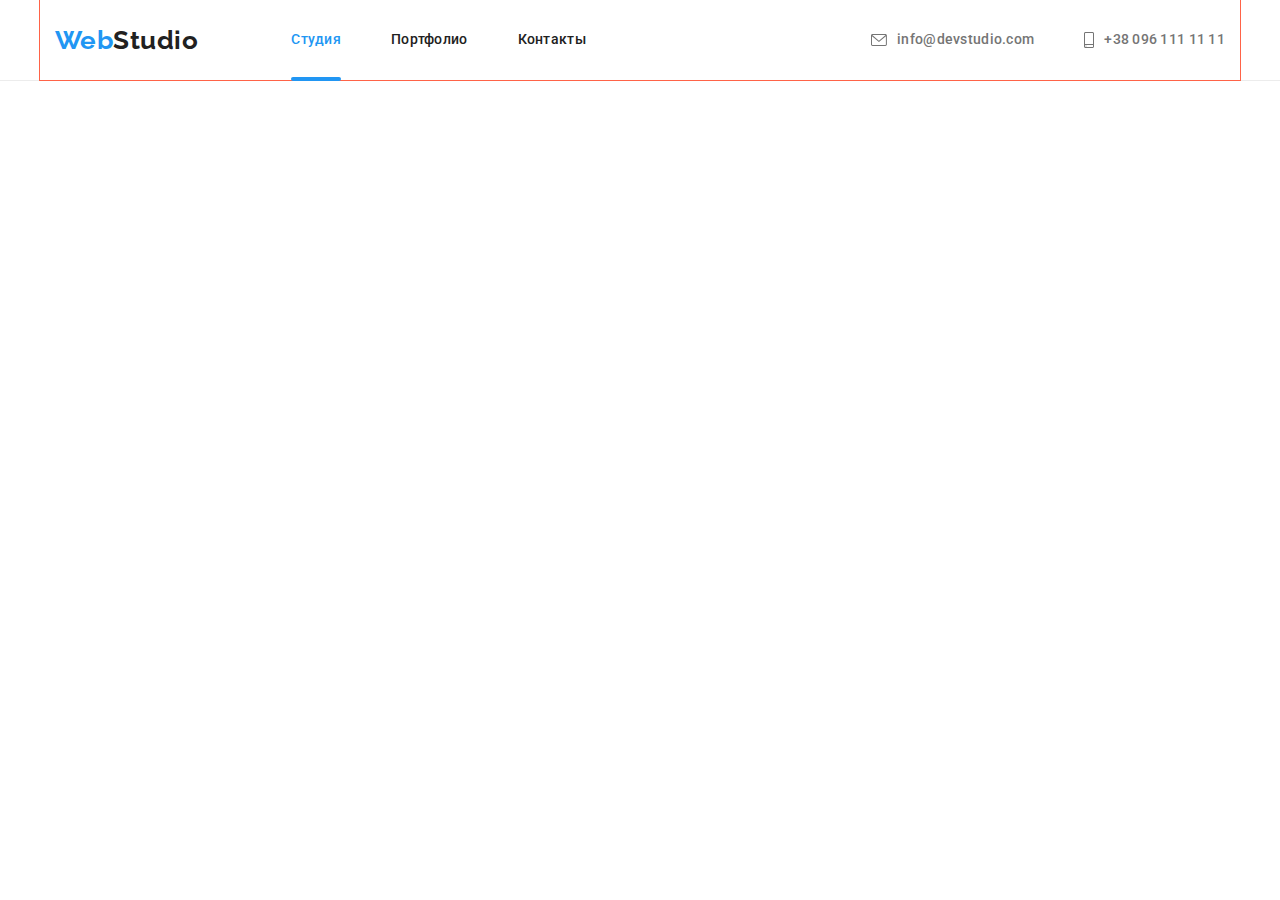
==== index.html @ eaffd9e6 "nachal 8 dz" ====
<!DOCTYPE html>
<html lang="ru">
<head>
    <meta charset="UTF-8">
    <meta http-equiv="X-UA-Compatible" content="IE=edge">
    <meta name="viewport" content="width=device-width, initial-scale=1.0">
    <link rel="preconnect" href="https://fonts.googleapis.com">
    <link rel="preconnect" href="https://fonts.gstatic.com" crossorigin>
    <title>WebStudio</title>
    <link href="https://fonts.googleapis.com/css2?family=Raleway:wght@700&family=Roboto:wght@400;500;700;900&display=swap" rel="stylesheet">
    <link rel="stylesheet" href="https://cdnjs.cloudflare.com/ajax/libs/modern-normalize/1.1.0/modern-normalize.min.css">
    <link rel="stylesheet" href="./css/main.min.css">
    
</head>
<body>

    <!-- Header section -->   
    <header class="header">
        <div class="container header__container">
            <nav class="site-nav">
                <a href="/" class="logo link">Web<span class="logo--black">Studio</span></a>

                <ul class="site-nav__list list">
                    <li class="site-nav__item"><a href="./index.html" class="site-nav__link link site-nav__link--current">Студия</a></li>
                    <li class="site-nav__item"><a href="./portfolio.html" class="site-nav__link link">Портфолио</a></li>
                    <li class="site-nav__item"><a href="" class="site-nav__link link">Контакты</a></li>
                </ul>
            </nav>
            <ul class="header-address__list list">
                <li class="header-address__item"><a class="header-address__link link" href="mailto:info@devstudio.com"><svg class="header-address__icon" width="16px" height="12px"><use href="images/icons.svg#icon-envelope"></use></svg>info@devstudio.com</a></li> 
                <li class="header-address__item"><a class="header-address__link link" href="tel:+380961111111"><svg class="header-address__icon" width="10px" height="16px"><use href="images/icons.svg#icon-smartphone"></use></svg>+38 096 111 11 11</a></li>
            </ul>
            <button class="menu-button" type="button">
                <svg class="menu-icon" width="40" height="40">
                    <use class="menu-icon-open" href="images/icons.svg#icon-menu"></use>
                    <use class="menu-icon-close" href="images/icons.svg#icon-close"></use>
                </svg>
            </button>    
            <div class="menu">
                <nav class="menu__nav">
                    <ul class="menu__nav-list list">
                        <li class="menu__nav-item"><a class="menu__nav-link link" href="./index.html">Студия</a></li>
                        <li class="menu__nav-item"><a class="menu__nav-link link" href="./portfolio.html">Портфолио</a></li>
                        <li class="menu__nav-item"><a class="menu__nav-link link" href="">Контакты</a></li>
                    </ul>
                </nav>
                <ul class="menu-address__list list">
                    <li class="menu-address__item"><a class="menu-address__link link" href="mailto:info@devstudio.com">info@devstudio.com</a></li>
                    <li class="menu-address__item"><a class="menu-address__link link" href="tel:+380961111111">+38 096 111 11 11</a></li>
                </ul>
                <ul class="menu-socials__list list">
                    <li class="menu-socials__item">Instagram</li>
                    <li class="menu-socials__item">Twitter</li>
                    <li class="menu-socials__item">Facebook</li>
                    <li class="menu-socials__item">LinkedIn</li>
                </ul>
            </div> 
        </div>   
        
    </header>

    <!-- <main> -->
        <!-- Hero section -->
        <!-- <section class="section hero">
            <div class="container">
                <h1 class="hero-title">Эффективные решения<br>для вашего бизнеса</h1>
                <button type="button" class="button primery" data-modal-open>Заказать услугу</button>
            </div> -->
              <!--Modal-form  -->
            <!-- <div class="backdrop" data-modal>
                <div class="modal-form">
                    <button class="modal-btn" data-modal-close>
                        <svg class="modal-btn-icon" width="18px" height="18px"><use href="./images/icons.svg#icon-close-black-18dp-2-1"></use></svg>
                    </button>
                   <form>
                    <p class="modal-text">Оставьте свои данные, мы вам перезвоним</p>
                    <label class="form-field">Имя
                        <input class="form-input" type="text" name="name"/>
                        <svg class="modal-form-icon" width="18px" height="18px">
                            <use href="./images/icons.svg#icon-person-black-18dp-1"></use>
                        </svg>
                    </label>
                            
                    <label class="form-field">Телефон
                        <input class="form-input" type="tel" name="tel"/>
                        <svg class="modal-form-icon" width="18px" height="18px">
                            <use href="./images/icons.svg#icon-phone-black-18dp-1"></use>
                        </svg>
                    </label>
                            
                    <label class="form-field">Почта
                        <input class="form-input" type="email" name="email"/>
                        <svg class="modal-form-icon" width="18px" height="18px">
                            <use href="./images/icons.svg#icon-email-black-18dp-1"></use>
                        </svg>
                    </label>
                            
                    <label class="form-field">Комментарий
                        <textarea class="form-textarea" name="comment" rows="8" placeholder="Введите текст"></textarea>
                    </label>
                           
                    <label class="form-mailing">
                        <input class="form-mailing-input visually-hidden" type="checkbox">
                        <span class="form-mailing-checkbox">
                            <svg class="form-mailing-icon" width="16px" height="15px">
                                <use href="./images/icons.svg#icon-icon-check-1"></use>
                            </svg>
                        </span>
                        <span class="form-mailing-text">Соглашаюсь с рассылкой и принимаю <a class="form-mailing-link" href="">Условия договора</a></span>
                    </label>
                        
                    <button class="button modal-button-send" type="submit">Отправить</button>
                   </form>
                </div>
            </div> -->
        <!-- </section> -->
          
        <!-- Feature section -->
        <!-- <section class="feature">
            <div class="container">
                <ul class="feature__list list">
                    <li class="feature__item">
                        <div class="feature__icon">
                            <svg width="70px" height="70px">
                                <use href="images/icons.svg#icon-antenna-1"></use>
                            </svg>
                        </div>
                        <h3 class="feature__title">Внимание к деталям</h3>
                        <p class="feature__text">Идейные соображения, а также начало повседневной работы по формированию позиции.</p>
                    </li>
                    <li class="feature__item">
                        <div class="feature__icon">
                            <svg width="70px" height="70px">
                                <use href="images/icons.svg#icon-clock-1"></use>
                            </svg>
                        </div>
                        <h3 class="feature__title">Пунктуальность</h3>
                        <p class="feature__text">Задача организации, в особенности же рамки и место обучения кадров влечет за собой.</p>
                    </li>
                    <li class="feature__item">
                        <div class="feature__icon">
                            <svg width="70px" height="70px">
                                <use href="images/icons.svg#icon-diagram-1"></use>
                            </svg>
                        </div>
                        <h3 class="feature__title">Планирование</h3>
                        <p class="feature__text">Равным образом консультация с широким активом в значительной степени обуславливает.</p>
                    </li>
                    <li class="feature__item">
                        <div class="feature__icon">
                            <svg width="70px" height="70px">
                                <use href="images/icons.svg#icon-astronaut-1"></use>
                            </svg>
                        </div>
                        <h3 class="feature__title">Современные технологии</h3>
                        <p class="feature__text">Значимость этих проблем настолько очевидна, что реализация плановых заданий.</p>
                    </li>
                </ul>
            </div>
        </section> -->
        <!-- Our work -->
        <!-- <section class="work">
            <div class="container">
                <h2 class="section__title">Чем мы занимаемся</h2>
                <ul class="work__list list">
                    <li class="work__item"><img src="./images/web-design_1.jpg" alt="пишем код" width="370">
                        <p class="work__text">Десктопные приложения</p>
                    </li>
                    <li class="work__item"><img src="./images/web-design_2.jpg" alt="мобильное приложение" width="370">
                        <p class="work__text">Мобильные приложения</p>
                    </li>
                    <li class="work__item"><img src="./images/web-design_3.jpg" alt="дизайн" width="370">
                        <p class="work__text">Дизайнерские решения</p>
                    </li>
                </ul>
            </div>
        </section> -->
        <!-- Team section -->
        <!-- <section class="team">
            <div class="container">
                <h2 class="section__title">Наша команда</h2>
                <ul class="team__list list">
                    <li class="team__item"><img src="./images/team_1.jpg" alt="Игорь" width="270">
                        <div class="team-content">
                            <h3 class="team-content__name">Игорь Демьяненко</h3>
                            <p class="team-content__profession">Product Designer</p>
                            <ul class="team-content__list list">
                                <li class="team-content__item">
                                    <a class="team-content__link link" href="" target="_blank" rel="noopener noreferrer">
                                        <svg class="team-content__icon" width="20px" height="20px">
                                            <use href="./images/icons.svg#icon-instagram-2"></use>
                                        </svg>    
                                    </a>    
                                </li>
                                <li class="team-content__item">
                                    <a class="team-content__link link" href="" target="_blank" rel="noopener noreferrer">
                                        <svg class="team-content__icon" width="20px" height="20px">
                                            <use href="./images/icons.svg#icon-twitter-1"></use>
                                        </svg>
                                    </a>
                                </li>
                                <li class="team-content__item">
                                    <a class="team-content__link link" href="" target="_blank" rel="noopener noreferrer">
                                        <svg class="team-content__icon" width="20px" height="20px">
                                            <use href="./images/icons.svg#icon-facebook-1"></use>
                                        </svg>
                                    </a>
                                </li>
                                <li class="team-content__item">
                                    <a class="team-content__link link" href="" target="_blank" rel="noopener noreferrer">
                                        <svg class="team-content__icon" width="20px" height="20px">
                                            <use href="./images/icons.svg#icon-linkedin-1"></use>
                                        </svg>
                                    </a>
                                </li>
                            </ul>
                        </div>
                    </li>
                    <li class="team__item"><img src="./images/team_2.jpg" alt="Ольга" width="270">
                        <div class="team-content">
                            <h3 class="team-content__name">Ольга Репина</h3>
                            <p class="team-content__profession">Frontend Developer</p>
                            <ul class="team-content__list list">
                                <li class="team-content__item">
                                    <a class="team-content__link link" href="" target="_blank" rel="noopener noreferrer">
                                        <svg class="team-content__icon" width="20px" height="20px">
                                            <use href="./images/icons.svg#icon-instagram-2"></use>
                                        </svg>    
                                    </a>    
                                </li>
                                <li class="team-content__item">
                                    <a class="team-content__link link" href="" target="_blank" rel="noopener noreferrer">
                                        <svg class="team-content__icon" width="20px" height="20px">
                                            <use href="./images/icons.svg#icon-twitter-1"></use>
                                        </svg>
                                    </a>
                                </li>
                                <li class="team-conten__item">
                                    <a class="team-content__link link" href="" target="_blank" rel="noopener noreferrer">
                                        <svg class="team-content__icon" width="20px" height="20px">
                                            <use href="./images/icons.svg#icon-facebook-1"></use>
                                        </svg>
                                    </a>
                                </li>
                                <li class="team-content__item">
                                    <a class="team-content__link link" href="" target="_blank" rel="noopener noreferrer">
                                        <svg class="team-content__icon" width="20px" height="20px">
                                            <use href="./images/icons.svg#icon-linkedin-1"></use>
                                        </svg>
                                    </a>
                                </li>
                            </ul>
                        </div>
                    </li>
                    <li class="team__item"><img src="./images/team_3.jpg" alt="Николай" width="270">
                        <div class="team-content">
                            <h3 class="team-content__name">Николай Тарасов</h3>
                            <p class="team-content__profession">Marketing</p>
                            <ul class="team-content__list list">
                                <li class="team-content__item">
                                    <a class="team-content__link link" href="" target="_blank" rel="noopener noreferrer">
                                        <svg class="team-content__icon" width="20px" height="20px">
                                            <use href="./images/icons.svg#icon-instagram-2"></use>
                                        </svg>    
                                    </a>    
                                </li>
                                <li class="team-content__item">
                                    <a class="team-content__link link" href="" target="_blank" rel="noopener noreferrer">
                                        <svg class="team-content__icon" width="20px" height="20px">
                                            <use href="./images/icons.svg#icon-twitter-1"></use>
                                        </svg>
                                    </a>
                                </li>
                                <li class="team-content__item">
                                    <a class="team-content__link link" href="" target="_blank" rel="noopener noreferrer">
                                        <svg class="team-content__icon" width="20px" height="20px">
                                            <use href="./images/icons.svg#icon-facebook-1"></use>
                                        </svg>
                                    </a>
                                </li>
                                <li class="team-content__item">
                                    <a class="team-content__link link" href="" target="_blank" rel="noopener noreferrer">
                                        <svg class="team-content__icon" width="20px" height="20px">
                                            <use href="./images/icons.svg#icon-linkedin-1"></use>
                                        </svg>
                                    </a>
                                </li>
                            </ul>
                        </div>
                    </li>
                    <li class="team__item"><img src="./images/team_4.jpg" alt="Михаил" width="270">
                        <div class="team-content">
                            <h3 class="team-content__name">Михаил Ермаков</h3>
                            <p class="team-content__profession">UI Designer</p>
                            <ul class="team-content__list list">
                                <li class="team-content__item">
                                    <a class="team-content__link link" href="" target="_blank" rel="noopener noreferrer">
                                        <svg class="team-content__icon" width="20px" height="20px">
                                            <use href="./images/icons.svg#icon-instagram-2"></use>
                                        </svg>    
                                    </a>    
                                </li>
                                <li class="team-content__item">
                                    <a class="team-content__link link" href="" target="_blank" rel="noopener noreferrer">
                                        <svg class="team-content__icon" width="20px" height="20px">
                                            <use href="./images/icons.svg#icon-twitter-1"></use>
                                        </svg>
                                    </a>
                                </li>
                                <li class="team-content__item">
                                    <a class="team-content__link link" href="" target="_blank" rel="noopener noreferrer">
                                        <svg class="team-content__icon" width="20px" height="20px">
                                            <use href="./images/icons.svg#icon-facebook-1"></use>
                                        </svg>
                                    </a>
                                </li>
                                <li class="team-content__item">
                                    <a class="team-content__link link" href="" target="_blank" rel="noopener noreferrer">
                                        <svg class="team-content__icon" width="20px" height="20px">
                                            <use href="./images/icons.svg#icon-linkedin-1"></use>
                                        </svg>
                                    </a>
                                </li>
                            </ul>
                        </div>
                    </li>
                </ul>
            </div>
        </section> -->

        <!-- Clients -->

        <!-- <section class="section-clients">
            <div class="container">
                <h2 class="section__title">Постоянные клиенты</h2>
                <ul class="list clients-list">
                    <li class="clients-item">
                        <a class="clients-link link" href="" target="_blank" rel="noopener noreferrer">
                            <svg class="clients-icon" width="106px" height="60px">
                                <use href="images/icons.svg#icon-Logo-1"></use>
                            </svg>
                        </a>
                    </li>
                    <li class="clients-item">
                        <a class="clients-link link" href="" target="_blank" rel="noopener noreferrer">
                            <svg class="clients-icon" width="106px" height="60px">
                                <use href="images/icons.svg#icon-Logo-2"></use>
                            </svg>
                        </a>
                    </li>
                    <li class="clients-item">
                        <a class="clients-link link" href="" target="_blank" rel="noopener noreferrer">
                            <svg class="clients-icon" width="106px" height="60px">
                                <use href="images/icons.svg#icon-Logo-3"></use>
                            </svg>
                        </a>
                    </li>
                    <li class="clients-item">
                        <a class="clients-link link" href="" target="_blank" rel="noopener noreferrer">
                            <svg class="clients-icon" width="106px" height="60px">
                                <use href="images/icons.svg#icon-Logo-4"></use>
                            </svg>
                        </a>
                    </li>
                    <li class="clients-item">
                        <a class="clients-link link" href="" target="_blank" rel="noopener noreferrer">
                            <svg class="clients-icon" width="106px" height="60px">
                                <use href="images/icons.svg#icon-Logo-5"></use>
                            </svg>
                        </a>
                    </li>
                    <li class="clients-item">
                        <a class="clients-link link" href="" target="_blank" rel="noopener noreferrer">
                            <svg class="clients-icon" width="106px" height="60px">
                                <use href="images/icons.svg#icon-Logo"></use>
                            </svg>
                        </a>
                    </li>
                </ul>
            </div>
        </section> -->

    <!-- </main> -->
    <!-- Footer section -->
    <!-- <footer class="footer">
        <div class="container footer-container">
            <div class="footer-container-addres">
                    <a href="/" class="footer__logo logo link">Web<span class="logo--white">Studio</span></a>
                <address class="footer-address">
                    <p class="footer-text">г. Киев, пр-т Леси Украинки, 26</p>
                    <ul class="list">
                        <li class="footer-item-email"><a class="link footer-email" href="mailto:info@devstudio.com">info@devstudio.com</a></li> 
                        <li><a class="link footer-tel" href="tel:+380961111111">+38 096 111 11 11</a></li>
                    </ul>
                </address>
            </div>
            <div class="social-container">
                <p class="social-text">присоединяйтесь</p>
                <ul class="social-list list">
                    <li class="social-item">
                        <a class="footer-social-link link" href="" target="_blank" rel="noopener noreferrer">
                            <svg width="20px" height="20px">
                                <use href="images/icons.svg#icon-instagram-2"></use>
                            </svg>
                        </a>
                    </li>
                    <li class="social-item">
                        <a class="footer-social-link link" href="" target="_blank" rel="noopener noreferrer">
                            <svg width="20px" height="20px">
                                <use href="images/icons.svg#icon-twitter-1"></use>
                            </svg>
                        </a>
                    </li>
                    <li class="social-item">
                        <a class="footer-social-link link" href="" target="_blank" rel="noopener noreferrer">
                            <svg width="20px" height="20px">
                                <use href="images/icons.svg#icon-facebook-1"></use>
                            </svg>
                        </a>
                    </li>
                    <li class="social-item">
                        <a class="footer-social-link link" href="" target="_blank" rel="noopener noreferrer">
                            <svg width="20px" height="20px">
                                <use href="images/icons.svg#icon-linkedin-1"></use>
                            </svg>
                        </a>
                    </li>
                </ul>
            </div>
            <form class="footer-form">
                <p class="social-text">Подпишитесь на рассылку</p>
                <div class="send-container">
                    <input type="text" placeholder="E-mail">
                    <button type="submit" class="button button-send">Подписаться
                        <svg class="icon-send" width="24px" height="24px">
                            <use href="./images/icons.svg#icon-icon-send"></use>
                        </svg>
                    </button>
                </div>
            </form>
        </div>
    </footer> -->

    <!-- <script src="./js/modal.js"></script> -->
</body>
</html>
---- css/main.min.css ----
:root{--primary-text-color: #212121;--footer-bg-color: #2F303A;--title-text-color: #757575;--accent-text-color: #2196F3;--primary-bg-color: #FFFFFF;--secondary-bg-color: #F5F4FA;--item-br-color: #EEEEEE;--btn-hover-color: #188CE8;--icon-bg-features-color: #F5F4FA;--icon-fill: #AFB1B8;--icon-hover: #FFFFFF;--overlay-color: rgba(0, 0, 0, 0.2);--font-body: "Roboto", "sans-serif"}.visually-hidden{position:absolute;width:1px;height:1px;margin:-1px;border:0;padding:0;white-space:nowrap;clip-path:inset(100%);clip:rect(0 0 0 0);overflow:hidden}body{background-color:var(--primary-bg-color);color:var(--primary-text-color);font-family:var(--font-body);letter-spacing:.03em}h1,h2,h3,h4,p{margin:0;padding:0}img{display:block;max-width:100%;height:auto}.list{padding:0;margin:0;list-style:none}.link{text-decoration:none}.section__title{margin-top:0;margin-bottom:50px;font-weight:700;font-size:36px;line-height:1.17;text-align:center}.container{outline:1px solid tomato;width:100%;margin-left:auto;margin-right:auto;padding-right:15px;padding-left:15px}@media screen and (min-width: 480px){.container{width:480px}}@media screen and (min-width: 768px){.container{width:768px}}@media screen and (min-width: 1200px){.container{width:1200px}}.button{border-radius:4px;padding:10px 32px;display:inline-block;border:1px solid rgba(0,0,0,0);color:var(--primary-text-color);background-color:var(--primary-bg-color);font-weight:700;font-size:16px;line-height:1.88;text-align:center;cursor:pointer}.button.primery{padding-left:22px;padding-right:22px;background-color:var(--accent-text-color);color:var(--primary-bg-color);transition:background-color 250ms cubic-bezier(0.4, 0, 0.2, 1)}.button.primery:hover,.button.primery:focus{background-color:var(--btn-hover-color)}.button-list{display:flex;justify-content:center;padding-bottom:16px;margin-bottom:34px}.button-item:nth-child(n+2){margin-left:8px}.button.secondary{padding:6px 22px;background-color:var(--secondary-bg-color);transition:background-color 250ms cubic-bezier(0.4, 0, 0.2, 1),color 250ms cubic-bezier(0.4, 0, 0.2, 1),box-shadow 250ms cubic-bezier(0.4, 0, 0.2, 1)}.button.secondary:hover,.button.secondary:focus{background-color:var(--accent-text-color);color:var(--primary-bg-color);box-shadow:0px 3px 1px rgba(0,0,0,.1),0px 1px 2px rgba(0,0,0,.08),0px 2px 2px rgba(0,0,0,.12)}.button-send{display:flex;align-items:center;padding:10px 28px;background-color:var(--accent-text-color);color:var(--primary-bg-color)}.menu-button{width:40px;height:40px;padding:0;margin-left:auto;display:flex;align-items:center;justify-content:center;border:none;background-color:rgba(0,0,0,0);cursor:pointer}@media screen and (min-width: 768px){.menu-button{display:none}}.menu-icon-close{opacity:0}.menu{position:fixed;top:0;left:0;width:100vw;height:100vh;padding:48px 40px;background-color:var(--primary-bg-color)}@media screen and (min-width: 768px){.menu{display:none}}.menu__nav-item{margin-bottom:32px}.menu__nav-item:last-child{margin-bottom:0}.menu__nav-link{font-weight:500;font-size:40px;line-height:1.17;letter-spacing:.02em;color:var(--primary-text-color)}.menu__nav-link:hover,.menu__nav-link:focus{color:var(--accent-text-color)}.menu-address__list{margin-top:auto}.menu-address__item{margin-bottom:32px}.menu-address__item:last-child{margin-bottom:0}.menu-address__link{font-weight:500;font-size:24px;line-height:1.16;letter-spacing:.02em;color:var(--title-text-color)}.menu-address__link:hover,.menu-address__link:focus{font-size:24px;line-height:1.16;color:var(--accent-text-color)}.menu-socials__list{display:flex;align-items:center;margin-top:auto}.menu-socials__item{font-weight:500;font-size:18px;line-height:1.22;letter-spacing:.02em;color:var(--accent-text-color)}.header{border-bottom:1px solid #ececec}.header__container{position:relative;display:flex;align-items:center;padding-top:16px;padding-bottom:16px}@media screen and (min-width: 768px){.header__container{padding-top:26px;padding-bottom:26px}}@media screen and (min-width: 1200px){.header__container{padding-top:0;padding-bottom:0}}.site-nav{display:flex;align-items:center}.logo{color:var(--accent-text-color);font-family:"Raleway","sans-serif";font-weight:700;font-size:26px;line-height:1.19}.logo--black{color:var(--primary-text-color)}.site-nav__list{display:flex;align-items:center;margin-left:93px}@media screen and (max-width: 767px){.site-nav__list{display:none}}.site-nav__item{margin-left:50px}.site-nav__item:first-child{margin-left:0}.site-nav__link{display:block;padding:32px 0;color:var(--primary-text-color);font-weight:500;font-size:14px;line-height:1.14;letter-spacing:.02em;transition:color 250ms cubic-bezier(0.4, 0, 0.2, 1)}.site-nav__link:hover,.site-nav__link:focus{color:var(--accent-text-color)}.site-nav__link--current{position:relative;color:var(--accent-text-color)}.site-nav__link--current::after{content:"";position:absolute;bottom:-1px;left:0;width:100%;height:4px;border-radius:2px;background-color:var(--accent-text-color)}.header-address__list{display:flex;align-items:center;margin-left:auto;font-weight:500;font-size:14px;line-height:1.14;letter-spacing:.02em}@media screen and (max-width: 767px){.header-address__list{display:none}}.header-address__item{margin-left:50px}.header-address__item:first-child{margin-left:0}.header-address__link{display:flex;align-items:center;color:var(--title-text-color);transition:color 250ms cubic-bezier(0.4, 0, 0.2, 1)}.header-address__link:hover,.header-address__link:focus{color:var(--accent-text-color)}.header-address__icon{margin-right:10px;fill:var(--title-text-color);transition:fill 250ms cubic-bezier(0.4, 0, 0.2, 1)}.header-address__link:hover .header-address__icon,.header-address__link:focus .header-address__icon{fill:var(--accent-text-color)}.footer{padding-top:60px;padding-bottom:60px;background-color:var(--footer-bg-color)}.footer-container{display:flex;align-items:baseline}.footer__logo{margin-bottom:20px;display:inline-block}.logo--white{color:var(--primary-bg-color)}.footer-text{margin-top:0;margin-bottom:9px;color:var(--primary-bg-color);font-weight:400;font-size:14px;line-height:1.71;font-style:normal}.footer-item-email{margin-bottom:9px}.footer-email,.footer-tel{color:rgba(255,255,255,.6);font-weight:400;font-size:14px;line-height:1.71;font-style:normal}.footer-email{display:inline-block}.social-container{margin-left:72px}.social-text{margin-bottom:20px;font-weight:700;font-size:14px;line-height:1.14;letter-spacing:.03em;color:var(--primary-bg-color);text-transform:uppercase}.social-list{display:flex;align-items:center}.social-item{margin-right:10px}.social-item:nth-child(4){margin-right:0}.footer-social-link{display:flex;align-items:center;justify-content:center;width:44px;height:44px;border-radius:50%;background:rgba(255,255,255,.1);filter:drop-shadow(0px 4px 4px rgba(0, 0, 0, 0.25));fill:var(--primary-bg-color);transition:background-color 250ms cubic-bezier(0.4, 0, 0.2, 1)}.footer-social-link:hover,.footer-social-link:focus{background-color:var(--btn-hover-color)}.footer-form{margin-left:auto}.send-container{display:flex;align-items:center}.send-container input{width:358px;margin-right:12px;padding:15px;border:1px solid rgba(255,255,255,.3);filter:drop-shadow(0px 4px 4px rgba(0, 0, 0, 0.15));border-radius:4px;background-color:var(--footer-bg-color);color:rgba(255,255,255,.6);font-weight:400;font-size:16px;line-height:1.25;letter-spacing:.03em}.icon-send{fill:var(--icon-hover);margin-left:10px}.hero{background-image:linear-gradient(rgba(47, 48, 58, 0.4), rgba(47, 48, 58, 0.4)),url(../images/Hero/hero.jpg);background-repeat:no-repeat;background-position:center;max-width:1600px;height:600px;margin-left:auto;margin-right:auto;padding-top:200px;padding-bottom:200px;background-color:#2f303a;text-align:center}.hero-title{margin-top:0;margin-bottom:30px;color:var(--primary-bg-color);font-weight:900;font-size:44px;line-height:1.36;letter-spacing:.06em;text-transform:uppercase}.is-hidden.backdrop{opacity:1;visibility:visible;pointer-events:initial}.backdrop{position:fixed;top:0;left:0;width:100vw;height:100vh;background-color:var(--overlay-color);opacity:0;visibility:hidden;pointer-events:none;z-index:100;transition:opacity 250ms cubic-bezier(0.4, 0, 0.2, 1),visibility 250ms cubic-bezier(0.4, 0, 0.2, 1)}.modal-form-container{position:absolute;width:528px;height:581px;border-radius:4px;top:50%;left:50%;transform:translate(-50%, -50%);padding:40px}.modal-form{position:absolute;width:528px;height:581px;border-radius:4px;top:50%;left:50%;transform:translate(-50%, -50%);padding:40px;font-weight:400;font-size:12px;line-height:1.16;letter-spacing:.01em;text-align:center;color:var(--title-text-color);background-color:var(--primary-bg-color);box-shadow:0px 1px 3px rgba(0,0,0,.12),0px 1px 1px rgba(0,0,0,.14),0px 2px 1px rgba(0,0,0,.2)}.modal-btn{display:flex;align-items:center;justify-content:center;position:absolute;top:8px;right:8px;width:30px;height:30px;outline:rgba(0,0,0,0);border-radius:50%;cursor:pointer;border:1px solid rgba(0,0,0,.1);background-color:var(--primary-bg-color);transition:fill 250ms cubic-bezier(0.4, 0, 0.2, 1)}.modal-btn:focus,.modal-btn:hover{fill:var(--accent-text-color)}.form-field{position:relative;display:flex;flex-direction:column;margin-bottom:10px;text-align:left}.form-field:nth-child(6){margin-bottom:20px}.form-input{margin-top:4px;padding:11px 42px;outline:rgba(0,0,0,0);border:1px solid rgba(33,33,33,.2);border-radius:4px;transition:border-color 250ms cubic-bezier(0.4, 0, 0.2, 1)}.form-input:focus{border-color:var(--accent-text-color)}.modal-form-icon{position:absolute;top:26px;left:12px;transition:fill 250ms cubic-bezier(0.4, 0, 0.2, 1)}.form-input:focus+.modal-form-icon{fill:var(--accent-text-color)}.modal-text{margin-bottom:12px;font-weight:700;font-size:20px;line-height:1.15;letter-spacing:.03em;color:var(--primary-text-color)}.form-textarea{resize:none;margin-top:4px;padding:12px 16px;outline:rgba(0,0,0,0);border:1px solid rgba(33,33,33,.2);border-radius:4px}.form-textarea:focus{outline:rgba(0,0,0,0);border-color:var(--accent-text-color)}.form-textarea::placeholder{color:rgba(117,117,117,.5);font-weight:400;font-size:12px;line-height:1.16;letter-spacing:.01em}.form-mailing{display:flex;align-items:center;justify-content:center;position:relative;margin-bottom:30px;margin-left:auto;margin-right:auto}.form-mailing-checkbox{display:flex;align-items:center;justify-content:center;margin-right:10px;width:16px;height:16px;border:2px solid #212121;border-radius:2px;transition:background-color 250ms cubic-bezier(0.4, 0, 0.2, 1)}.form-mailing-input:checked+.form-mailing-checkbox{background-color:var(--accent-text-color);border-color:rgba(0,0,0,0)}.form-mailing-text{margin-bottom:0;font-size:14px;line-height:1.71;letter-spacing:.03em}.form-mailing-link{color:var(--accent-text-color)}.button.modal-button-send{width:200px;border-radius:4px;padding:10px 55px;display:inline-block;border:rgba(0,0,0,0);color:var(--primary-bg-color);background-color:var(--accent-text-color);font-weight:700;font-size:16px;line-height:1.88;outline:rgba(0,0,0,0);cursor:pointer;transition:background-color 250ms cubic-bezier(0.4, 0, 0.2, 1)}.button.modal-button-send:hover,.button.modal-button-send:focus{background-color:var(--btn-hover-color)}.feature{padding-top:94px;padding-bottom:94px}.feature__list{display:flex}.feature__item{width:270px}.feature__item:nth-child(n+2){margin-left:30px}.feature__icon{display:flex;align-items:center;justify-content:center;width:270px;height:120px;border-radius:4px;margin-bottom:30px;background-color:var(--secondary-bg-color)}.feature__title{margin-top:0;margin-bottom:10px;font-weight:700;font-size:14px;line-height:1.14;text-transform:uppercase}.feature__text{margin-top:0;margin-bottom:0;font-weight:400;font-size:14px;line-height:1.71;color:var(--title-text-color)}.work{padding-bottom:94px}.work__list{display:flex}.work__item{position:relative}.work__item:nth-child(n+2){margin-left:30px}.work__text{position:absolute;bottom:0;left:0;width:100%;padding:27px;font-weight:700;font-size:14px;line-height:1.14;text-align:center;text-transform:uppercase;color:var(--primary-bg-color);background-color:rgba(47,48,58,.8)}.team{padding-top:94px;padding-bottom:94px;background-color:var(--secondary-bg-color)}.team__list{display:flex;text-align:center}.team__item{border:0 solid rgba(0,0,0,0);border-radius:0px 0px 4px 4px;background-color:var(--primary-bg-color)}.team__item:nth-child(n+2){margin-left:30px}.team-content{padding:30px;box-shadow:0px 1px 3px rgba(0,0,0,.12),0px 1px 1px rgba(0,0,0,.14),0px 2px 1px rgba(0,0,0,.2)}.team-content__name{margin-top:0;margin-bottom:10px;font-weight:500;font-size:16px;line-height:1.19}.team-content__profession{color:var(--title-text-color);margin-top:0;margin-bottom:16px;font-weight:400;font-size:16px;line-height:1.18}.team-content__list{display:flex;align-items:center}.team-content__item{margin-right:10px}.team-content__item:nth-child(4){margin-right:0}.team-content__link{display:flex;align-items:center;justify-content:center;width:44px;height:44px;border-radius:50%;fill:var(--icon-fill);transition:background-color 250ms cubic-bezier(0.4, 0, 0.2, 1)}.team-content__link:hover,.team-content__link:focus{background-color:var(--accent-text-color)}.team-content__icon{transition:fill 250ms cubic-bezier(0.4, 0, 0.2, 1)}.team-content__link:hover .team-content__icon,.team-content__link:focus .team-content__icon{fill:var(--icon-hover)}.section-clients{padding-top:94px;padding-bottom:94px}.clients-list{display:flex;align-items:center}.clients-item{margin-right:30px}.clients-item:nth-child(6){margin-right:0}.clients-link{display:flex;align-items:center;justify-content:center;width:170px;height:92px;border:1px solid #afb1b8;border-radius:4px;fill:var(--icon-fill);transition:border-color 250ms cubic-bezier(0.4, 0, 0.2, 1)}.clients-link:hover,.clients-link:focus{border-color:var(--accent-text-color)}.clients-icon{transition:fill 250ms cubic-bezier(0.4, 0, 0.2, 1)}.clients-link:hover .clients-icon,.clients-link:focus .clients-icon{fill:var(--accent-text-color);border-color:var(--accent-text-color)}.section-button{padding:94px 0}.specialization-list{display:flex;flex-wrap:wrap;margin-left:-30px;margin-bottom:-30px}.portfolio-item{margin-left:30px;margin-bottom:30px}.portfolio-item:nth-last-child(-n+3){margin-bottom:0}.portfolio-link{display:block;width:370px;transition:box-shadow 250ms cubic-bezier(0.4, 0, 0.2, 1)}.portfolio-link:hover{box-shadow:0px 1px 1px rgba(0,0,0,.12),0px 4px 4px rgba(0,0,0,.06),1px 4px 6px rgba(0,0,0,.16)}.img-wrapper{position:relative;overflow:hidden}.product-descr{position:absolute;top:0;left:0;transform:translateY(100%);transition:transform 250ms cubic-bezier(0.4, 0, 0.2, 1);padding:63px 24px;font-weight:400;font-size:18px;line-height:1.56;letter-spacing:.03em;color:var(--primary-bg-color);background-color:rgba(33,150,243,.9)}.portfolio-link:hover .product-descr{transform:translateY(0)}.spezialization-content{border:1px solid var(--item-br-color);border-top:0;padding:20px 24px}.specialization-title{margin-bottom:4px;color:var(--primary-text-color);font-weight:700;font-size:18px;line-height:2;letter-spacing:.06em}.specialization-text{color:var(--title-text-color);font-weight:400;font-size:16px;line-height:1.88}/*# sourceMappingURL=main.min.css.map */
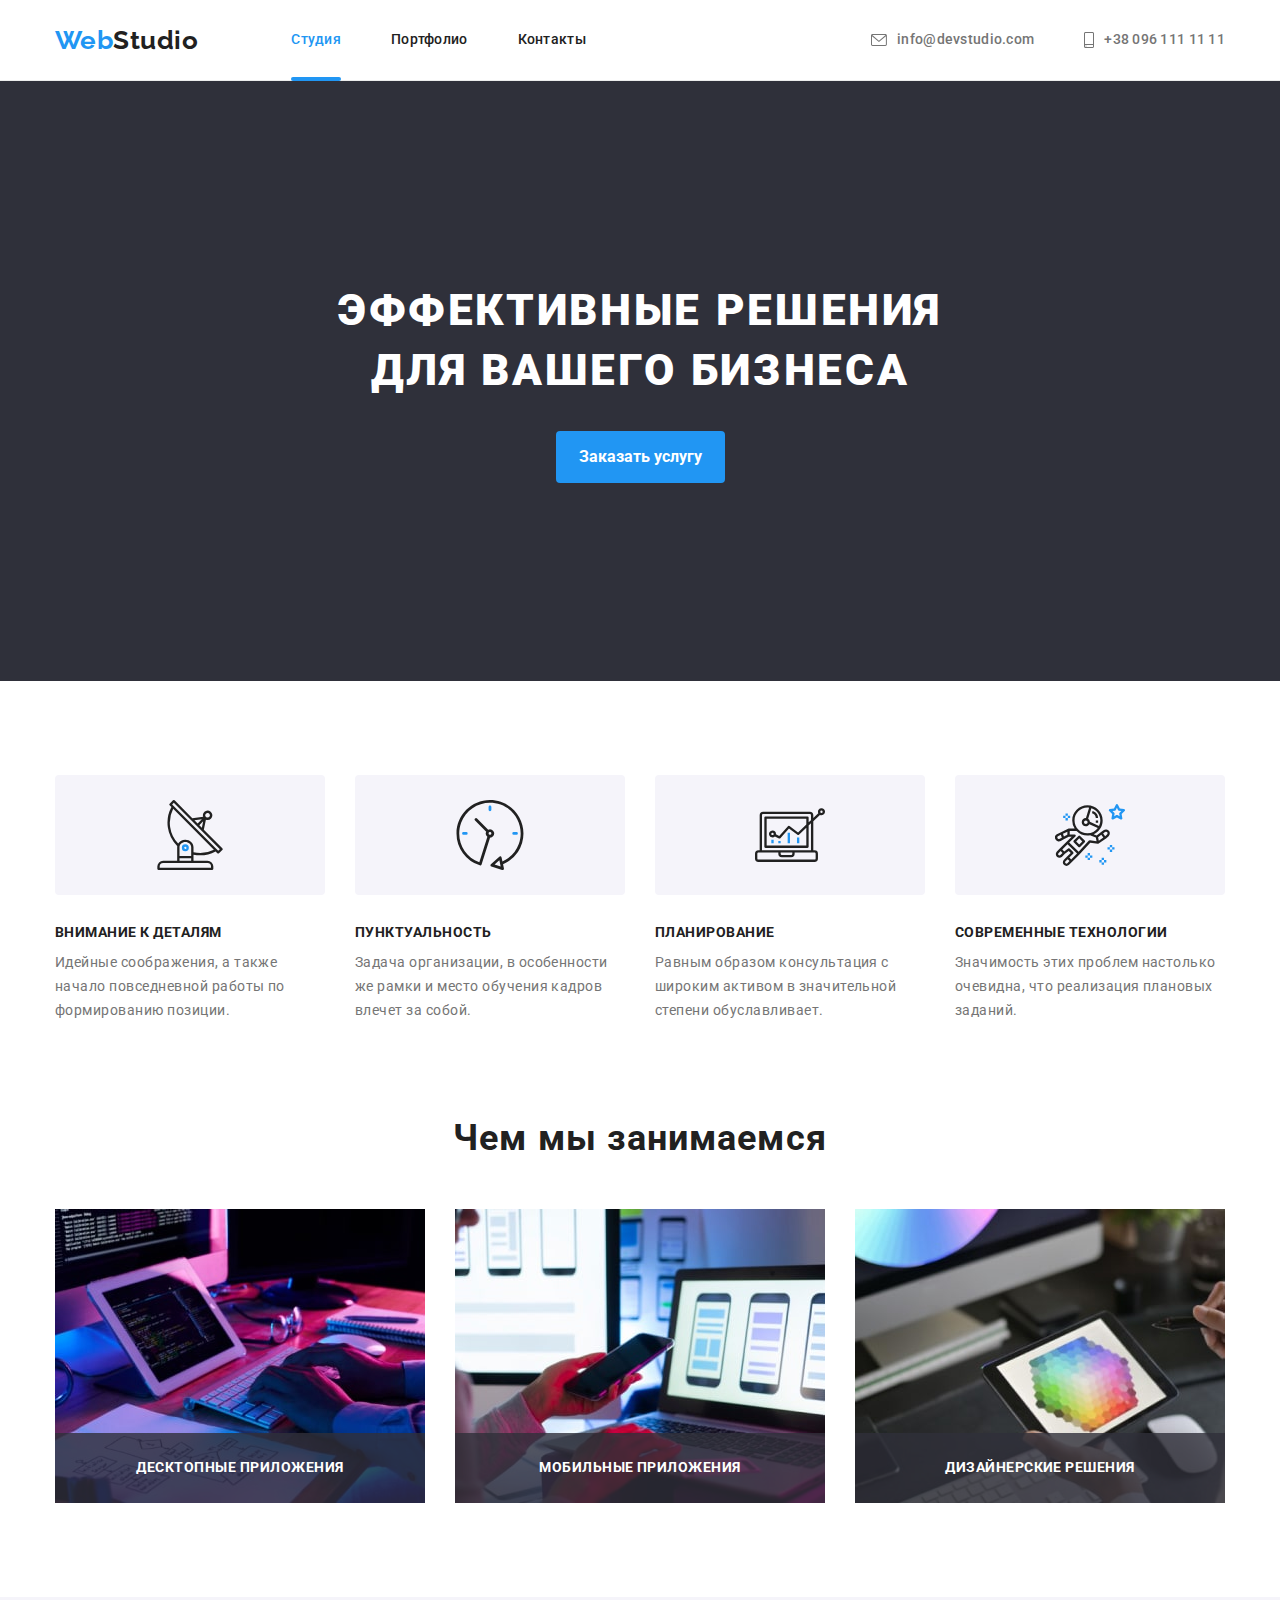
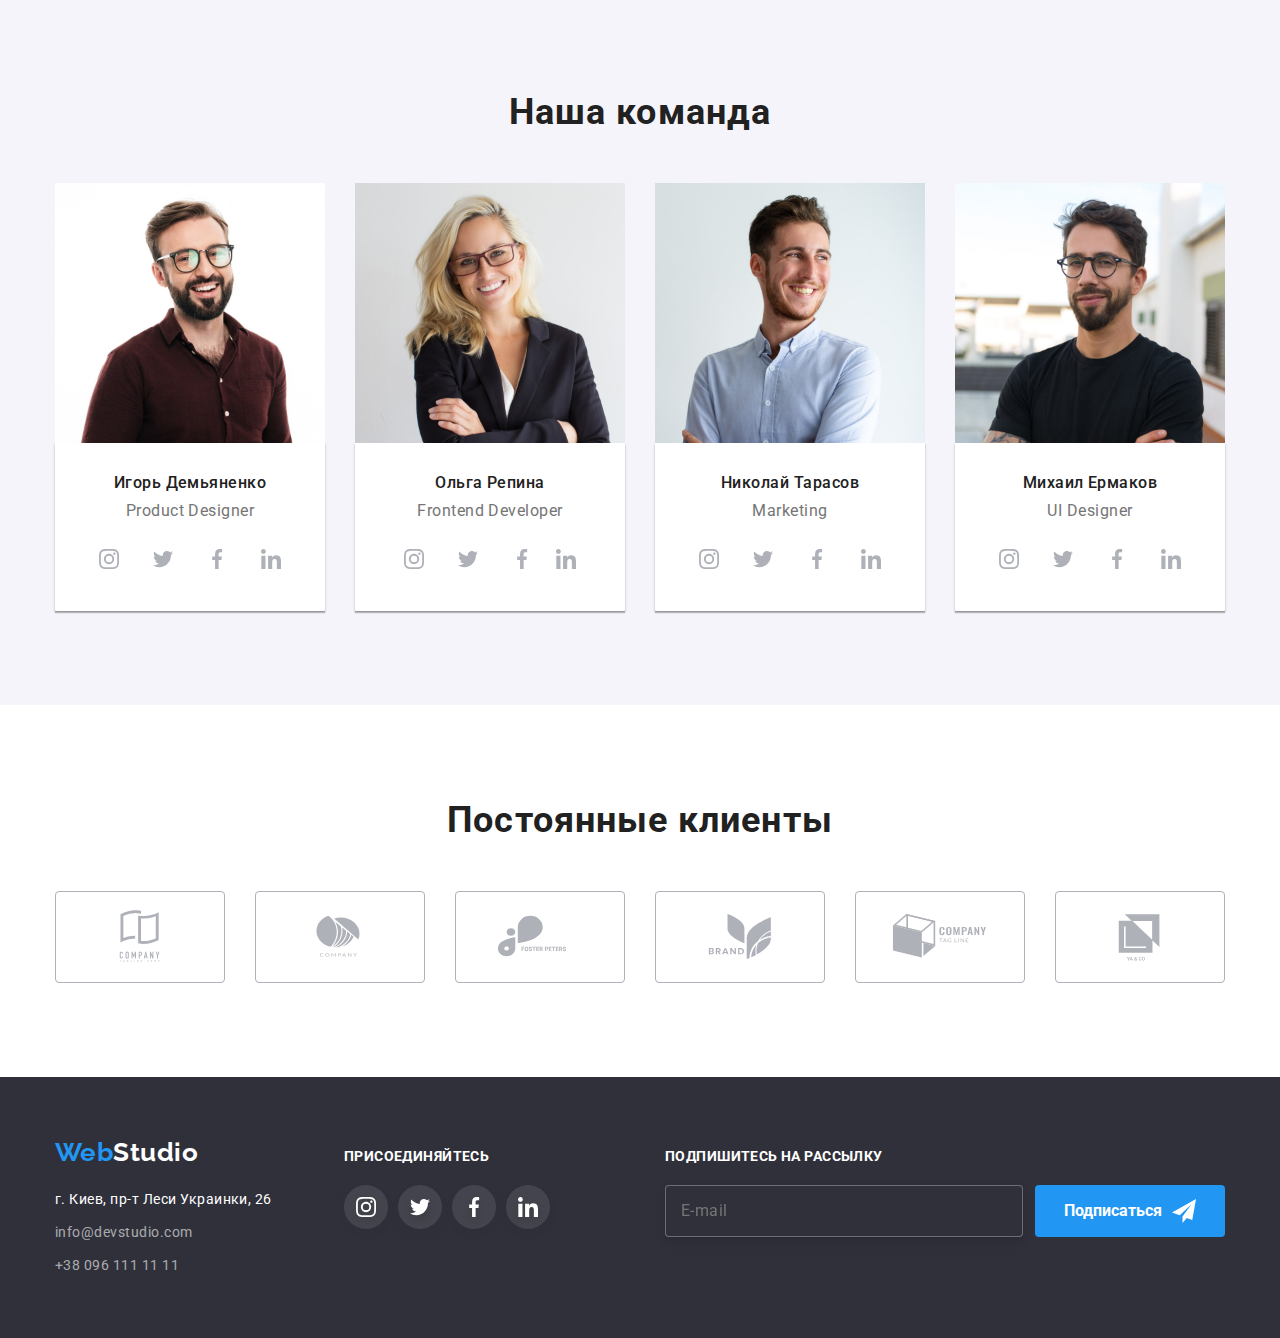
==== commit 22de65ab: "eche fon" ====
--- a/index.html
+++ b/index.html
@@ -30,44 +30,43 @@
                 <li class="header-address__item"><a class="header-address__link link" href="mailto:info@devstudio.com"><svg class="header-address__icon" width="16px" height="12px"><use href="images/icons.svg#icon-envelope"></use></svg>info@devstudio.com</a></li> 
                 <li class="header-address__item"><a class="header-address__link link" href="tel:+380961111111"><svg class="header-address__icon" width="10px" height="16px"><use href="images/icons.svg#icon-smartphone"></use></svg>+38 096 111 11 11</a></li>
             </ul>
-            <button class="menu-button" type="button">
+            <button class="menu-button" type="button" data-menu-button aria-expanded="false">
                 <svg class="menu-icon" width="40" height="40">
                     <use class="menu-icon-open" href="images/icons.svg#icon-menu"></use>
                     <use class="menu-icon-close" href="images/icons.svg#icon-close"></use>
                 </svg>
             </button>    
-            <div class="menu">
+            <div class="mobile-menu" data-menu>
                 <nav class="menu__nav">
                     <ul class="menu__nav-list list">
-                        <li class="menu__nav-item"><a class="menu__nav-link link" href="./index.html">Студия</a></li>
+                        <li class="menu__nav-item"><a class="menu__nav-link menu__nav-link--current link" href="./index.html">Студия</a></li>
                         <li class="menu__nav-item"><a class="menu__nav-link link" href="./portfolio.html">Портфолио</a></li>
                         <li class="menu__nav-item"><a class="menu__nav-link link" href="">Контакты</a></li>
                     </ul>
                 </nav>
                 <ul class="menu-address__list list">
-                    <li class="menu-address__item"><a class="menu-address__link link" href="mailto:info@devstudio.com">info@devstudio.com</a></li>
-                    <li class="menu-address__item"><a class="menu-address__link link" href="tel:+380961111111">+38 096 111 11 11</a></li>
+                    <li class="menu-address__item"><a class="menu-address__link--tel link" href="tel:+380961111111">+38 096 111 11 11</a></li>
+                    <li class="menu-address__item"><a class="menu-address__link--email link" href="mailto:info@devstudio.com">info@devstudio.com</a></li>
                 </ul>
                 <ul class="menu-socials__list list">
-                    <li class="menu-socials__item">Instagram</li>
-                    <li class="menu-socials__item">Twitter</li>
-                    <li class="menu-socials__item">Facebook</li>
-                    <li class="menu-socials__item">LinkedIn</li>
+                    <li class="menu-socials__item"><a class="menu-socials__link link" href="">Instagram</a></li>
+                    <li class="menu-socials__item"><a class="menu-socials__link link" href="">Twitter</a></li>
+                    <li class="menu-socials__item"><a class="menu-socials__link link" href="">Facebook</a></li>
+                    <li class="menu-socials__item"><a class="menu-socials__link link" href="">LinkedIn</a></li>
                 </ul>
             </div> 
         </div>   
-        
     </header>
 
-    <!-- <main> -->
+    <main>
         <!-- Hero section -->
-        <!-- <section class="section hero">
+        <section class="section hero">
             <div class="container">
                 <h1 class="hero-title">Эффективные решения<br>для вашего бизнеса</h1>
                 <button type="button" class="button primery" data-modal-open>Заказать услугу</button>
-            </div> -->
+            </div>
               <!--Modal-form  -->
-            <!-- <div class="backdrop" data-modal>
+            <div class="backdrop" data-modal>
                 <div class="modal-form">
                     <button class="modal-btn" data-modal-close>
                         <svg class="modal-btn-icon" width="18px" height="18px"><use href="./images/icons.svg#icon-close-black-18dp-2-1"></use></svg>
@@ -112,11 +111,11 @@
                     <button class="button modal-button-send" type="submit">Отправить</button>
                    </form>
                 </div>
-            </div> -->
-        <!-- </section> -->
+            </div>
+        </section>
           
         <!-- Feature section -->
-        <!-- <section class="feature">
+        <section class="feature">
             <div class="container">
                 <ul class="feature__list list">
                     <li class="feature__item">
@@ -157,30 +156,92 @@
                     </li>
                 </ul>
             </div>
-        </section> -->
+        </section>
         <!-- Our work -->
-        <!-- <section class="work">
+        <section class="work">
             <div class="container">
                 <h2 class="section__title">Чем мы занимаемся</h2>
                 <ul class="work__list list">
-                    <li class="work__item"><img src="./images/web-design_1.jpg" alt="пишем код" width="370">
+                    <li class="work__item">
+                        <picture>
+                            <source srcset="./images/work/web-design_1.jpg 1x, 
+                            ./images/work/web-design_1_lg@2x.jpg 2x" 
+                            media="(min-width: 1200px)" 
+                            type="image/jpg">
+                            <img 
+                                class="" 
+                                src="./images/work/web-design_1.jpg" 
+                                alt="ноутбук" 
+                                width="370"
+                                height="294"
+                                loading="lazy">
+                        </picture>
                         <p class="work__text">Десктопные приложения</p>
                     </li>
-                    <li class="work__item"><img src="./images/web-design_2.jpg" alt="мобильное приложение" width="370">
+                    <li class="work__item">
+                        <picture>
+                            <source srcset="./images/work/web-design_2.jpg 1x, 
+                            ./images/work/web-design_2_lg@2x.jpg 2x" 
+                            media="(min-width: 1200px)" 
+                            type="image/jpg">
+                            <img 
+                                class="" 
+                                src="./images/work/web-design_2.jpg" 
+                                alt="ноутбук" 
+                                width="370"
+                                height="294"
+                                loading="lazy">
+                        </picture>
                         <p class="work__text">Мобильные приложения</p>
                     </li>
-                    <li class="work__item"><img src="./images/web-design_3.jpg" alt="дизайн" width="370">
+                    <li class="work__item">
+                        <picture>
+                            <source srcset="./images/work/web-design_3.jpg 1x, 
+                            ./images/work/web-design_3_lg@2x.jpg 2x" 
+                            media="(min-width: 1200px)" 
+                            type="image/jpg">
+                            <img 
+                                class="" 
+                                src="./images/work/web-design_3.jpg" 
+                                alt="ноутбук" 
+                                width="370"
+                                height="294"
+                                loading="lazy">
+                        </picture>
                         <p class="work__text">Дизайнерские решения</p>
                     </li>
                 </ul>
             </div>
-        </section> -->
+        </section>
         <!-- Team section -->
-        <!-- <section class="team">
+        <section class="team">
             <div class="container">
                 <h2 class="section__title">Наша команда</h2>
                 <ul class="team__list list">
-                    <li class="team__item"><img src="./images/team_1.jpg" alt="Игорь" width="270">
+                    <li class="team__item">
+                        <picture>
+                            <source srcset="./images/team/team_1.jpg 1x, 
+                            ./images/team/team_1_lg@2x.jpg 2x" 
+                            media="(min-width: 1200px)" 
+                            type="image/jpg">
+
+                            <source srcset="./images/team/team_1_md.jpg 1x, 
+                            ./images/team/team_1_md@2x.jpg 2x" 
+                            media="(min-width: 768px)" 
+                            type="image/jpg">
+
+                            <source srcset="./images/team/team_1_sm.jpg 1x, 
+                            ./images/team/team_1_sm@2x.jpg 2x" 
+                            media="(max-width: 767px)" 
+                            type="image/jpg">
+                            <img 
+                                class="team__item--img" 
+                                src="./images/team/team_1_sm.jpg" 
+                                alt="Игорь" 
+                                width="450"
+                                height="460"
+                                loading="lazy">
+                        </picture>
                         <div class="team-content">
                             <h3 class="team-content__name">Игорь Демьяненко</h3>
                             <p class="team-content__profession">Product Designer</p>
@@ -216,7 +277,30 @@
                             </ul>
                         </div>
                     </li>
-                    <li class="team__item"><img src="./images/team_2.jpg" alt="Ольга" width="270">
+                    <li class="team__item">
+                        <picture>
+                            <source srcset="./images/team/team_2.jpg 1x, 
+                            ./images/team/team_2_lg@2x.jpg 2x" 
+                            media="(min-width: 1200px)" 
+                            type="image/jpg">
+
+                            <source srcset="./images/team/team_2_md.jpg 1x, 
+                            ./images/team/team_2_md@2x.jpg 2x" 
+                            media="(min-width: 768px)" 
+                            type="image/jpg">
+
+                            <source srcset="./images/team/team_2_sm.jpg 1x, 
+                            ./images/team/team_2_sm@2x.jpg 2x" 
+                            media="(max-width: 767px)" 
+                            type="image/jpg">
+                            <img 
+                                class="team__item--img" 
+                                src="./images/team/team_2_sm.jpg" 
+                                alt="Игорь" 
+                                width="450"
+                                height="460"
+                                loading="lazy">
+                        </picture>
                         <div class="team-content">
                             <h3 class="team-content__name">Ольга Репина</h3>
                             <p class="team-content__profession">Frontend Developer</p>
@@ -252,7 +336,30 @@
                             </ul>
                         </div>
                     </li>
-                    <li class="team__item"><img src="./images/team_3.jpg" alt="Николай" width="270">
+                    <li class="team__item">
+                        <picture>
+                            <source srcset="./images/team/team_3.jpg 1x, 
+                            ./images/team/team_3_lg@2x.jpg 2x" 
+                            media="(min-width: 1200px)" 
+                            type="image/jpg">
+
+                            <source srcset="./images/team/team_3_md.jpg 1x, 
+                            ./images/team/team_3_md@2x.jpg 2x" 
+                            media="(min-width: 768px)" 
+                            type="image/jpg">
+
+                            <source srcset="./images/team/team_3_sm.jpg 1x, 
+                            ./images/team/team_3_sm@2x.jpg 2x" 
+                            media="(max-width: 767px)" 
+                            type="image/jpg">
+                            <img 
+                                class="team__item--img" 
+                                src="./images/team/team_3_sm.jpg" 
+                                alt="Игорь" 
+                                width="450"
+                                height="460"
+                                loading="lazy">
+                        </picture>
                         <div class="team-content">
                             <h3 class="team-content__name">Николай Тарасов</h3>
                             <p class="team-content__profession">Marketing</p>
@@ -288,7 +395,30 @@
                             </ul>
                         </div>
                     </li>
-                    <li class="team__item"><img src="./images/team_4.jpg" alt="Михаил" width="270">
+                    <li class="team__item">
+                        <picture>
+                            <source srcset="./images/team/team_4.jpg 1x, 
+                            ./images/team/team_4_lg@2x.jpg 2x" 
+                            media="(min-width: 1200px)" 
+                            type="image/jpg">
+
+                            <source srcset="./images/team/team_4_md.jpg 1x, 
+                            ./images/team/team_4_md@2x.jpg 2x" 
+                            media="(min-width: 768px)" 
+                            type="image/jpg">
+
+                            <source srcset="./images/team/team_4_sm.jpg 1x, 
+                            ./images/team/team_4_sm@2x.jpg 2x" 
+                            media="(max-width: 767px)" 
+                            type="image/jpg">
+                            <img 
+                                class="team__item--img" 
+                                src="./images/team/team_4_sm.jpg" 
+                                alt="Игорь" 
+                                width="450"
+                                height="460"
+                                loading="lazy">
+                        </picture>
                         <div class="team-content">
                             <h3 class="team-content__name">Михаил Ермаков</h3>
                             <p class="team-content__profession">UI Designer</p>
@@ -326,11 +456,11 @@
                     </li>
                 </ul>
             </div>
-        </section> -->
+        </section>
 
         <!-- Clients -->
 
-        <!-- <section class="section-clients">
+        <section class="section-clients">
             <div class="container">
                 <h2 class="section__title">Постоянные клиенты</h2>
                 <ul class="list clients-list">
@@ -378,11 +508,11 @@
                     </li>
                 </ul>
             </div>
-        </section> -->
-
-    <!-- </main> -->
+        </section>
+
+    </main>
     <!-- Footer section -->
-    <!-- <footer class="footer">
+    <footer class="footer">
         <div class="container footer-container">
             <div class="footer-container-addres">
                     <a href="/" class="footer__logo logo link">Web<span class="logo--white">Studio</span></a>
@@ -439,8 +569,9 @@
                 </div>
             </form>
         </div>
-    </footer> -->
-
-    <!-- <script src="./js/modal.js"></script> -->
+    </footer>
+
+    <script src="./js/modal.js"></script>
+    <script src="./js/modal-menu.js"></script>
 </body>
 </html>--- a/css/main.min.css
+++ b/css/main.min.css
@@ -1 +1 @@
-:root{--primary-text-color: #212121;--footer-bg-color: #2F303A;--title-text-color: #757575;--accent-text-color: #2196F3;--primary-bg-color: #FFFFFF;--secondary-bg-color: #F5F4FA;--item-br-color: #EEEEEE;--btn-hover-color: #188CE8;--icon-bg-features-color: #F5F4FA;--icon-fill: #AFB1B8;--icon-hover: #FFFFFF;--overlay-color: rgba(0, 0, 0, 0.2);--font-body: "Roboto", "sans-serif"}.visually-hidden{position:absolute;width:1px;height:1px;margin:-1px;border:0;padding:0;white-space:nowrap;clip-path:inset(100%);clip:rect(0 0 0 0);overflow:hidden}body{background-color:var(--primary-bg-color);color:var(--primary-text-color);font-family:var(--font-body);letter-spacing:.03em}h1,h2,h3,h4,p{margin:0;padding:0}img{display:block;max-width:100%;height:auto}.list{padding:0;margin:0;list-style:none}.link{text-decoration:none}.section__title{margin-top:0;margin-bottom:50px;font-weight:700;font-size:36px;line-height:1.17;text-align:center}.container{outline:1px solid tomato;width:100%;margin-left:auto;margin-right:auto;padding-right:15px;padding-left:15px}@media screen and (min-width: 480px){.container{width:480px}}@media screen and (min-width: 768px){.container{width:768px}}@media screen and (min-width: 1200px){.container{width:1200px}}.button{border-radius:4px;padding:10px 32px;display:inline-block;border:1px solid rgba(0,0,0,0);color:var(--primary-text-color);background-color:var(--primary-bg-color);font-weight:700;font-size:16px;line-height:1.88;text-align:center;cursor:pointer}.button.primery{padding-left:22px;padding-right:22px;background-color:var(--accent-text-color);color:var(--primary-bg-color);transition:background-color 250ms cubic-bezier(0.4, 0, 0.2, 1)}.button.primery:hover,.button.primery:focus{background-color:var(--btn-hover-color)}.button-list{display:flex;justify-content:center;padding-bottom:16px;margin-bottom:34px}.button-item:nth-child(n+2){margin-left:8px}.button.secondary{padding:6px 22px;background-color:var(--secondary-bg-color);transition:background-color 250ms cubic-bezier(0.4, 0, 0.2, 1),color 250ms cubic-bezier(0.4, 0, 0.2, 1),box-shadow 250ms cubic-bezier(0.4, 0, 0.2, 1)}.button.secondary:hover,.button.secondary:focus{background-color:var(--accent-text-color);color:var(--primary-bg-color);box-shadow:0px 3px 1px rgba(0,0,0,.1),0px 1px 2px rgba(0,0,0,.08),0px 2px 2px rgba(0,0,0,.12)}.button-send{display:flex;align-items:center;padding:10px 28px;background-color:var(--accent-text-color);color:var(--primary-bg-color)}.menu-button{width:40px;height:40px;padding:0;margin-left:auto;display:flex;align-items:center;justify-content:center;border:none;background-color:rgba(0,0,0,0);cursor:pointer}@media screen and (min-width: 768px){.menu-button{display:none}}.menu-icon-close{opacity:0}.menu{position:fixed;top:0;left:0;width:100vw;height:100vh;padding:48px 40px;background-color:var(--primary-bg-color)}@media screen and (min-width: 768px){.menu{display:none}}.menu__nav-item{margin-bottom:32px}.menu__nav-item:last-child{margin-bottom:0}.menu__nav-link{font-weight:500;font-size:40px;line-height:1.17;letter-spacing:.02em;color:var(--primary-text-color)}.menu__nav-link:hover,.menu__nav-link:focus{color:var(--accent-text-color)}.menu-address__list{margin-top:auto}.menu-address__item{margin-bottom:32px}.menu-address__item:last-child{margin-bottom:0}.menu-address__link{font-weight:500;font-size:24px;line-height:1.16;letter-spacing:.02em;color:var(--title-text-color)}.menu-address__link:hover,.menu-address__link:focus{font-size:24px;line-height:1.16;color:var(--accent-text-color)}.menu-socials__list{display:flex;align-items:center;margin-top:auto}.menu-socials__item{font-weight:500;font-size:18px;line-height:1.22;letter-spacing:.02em;color:var(--accent-text-color)}.header{border-bottom:1px solid #ececec}.header__container{position:relative;display:flex;align-items:center;padding-top:16px;padding-bottom:16px}@media screen and (min-width: 768px){.header__container{padding-top:26px;padding-bottom:26px}}@media screen and (min-width: 1200px){.header__container{padding-top:0;padding-bottom:0}}.site-nav{display:flex;align-items:center}.logo{color:var(--accent-text-color);font-family:"Raleway","sans-serif";font-weight:700;font-size:26px;line-height:1.19}.logo--black{color:var(--primary-text-color)}.site-nav__list{display:flex;align-items:center;margin-left:93px}@media screen and (max-width: 767px){.site-nav__list{display:none}}.site-nav__item{margin-left:50px}.site-nav__item:first-child{margin-left:0}.site-nav__link{display:block;padding:32px 0;color:var(--primary-text-color);font-weight:500;font-size:14px;line-height:1.14;letter-spacing:.02em;transition:color 250ms cubic-bezier(0.4, 0, 0.2, 1)}.site-nav__link:hover,.site-nav__link:focus{color:var(--accent-text-color)}.site-nav__link--current{position:relative;color:var(--accent-text-color)}.site-nav__link--current::after{content:"";position:absolute;bottom:-1px;left:0;width:100%;height:4px;border-radius:2px;background-color:var(--accent-text-color)}.header-address__list{display:flex;align-items:center;margin-left:auto;font-weight:500;font-size:14px;line-height:1.14;letter-spacing:.02em}@media screen and (max-width: 767px){.header-address__list{display:none}}.header-address__item{margin-left:50px}.header-address__item:first-child{margin-left:0}.header-address__link{display:flex;align-items:center;color:var(--title-text-color);transition:color 250ms cubic-bezier(0.4, 0, 0.2, 1)}.header-address__link:hover,.header-address__link:focus{color:var(--accent-text-color)}.header-address__icon{margin-right:10px;fill:var(--title-text-color);transition:fill 250ms cubic-bezier(0.4, 0, 0.2, 1)}.header-address__link:hover .header-address__icon,.header-address__link:focus .header-address__icon{fill:var(--accent-text-color)}.footer{padding-top:60px;padding-bottom:60px;background-color:var(--footer-bg-color)}.footer-container{display:flex;align-items:baseline}.footer__logo{margin-bottom:20px;display:inline-block}.logo--white{color:var(--primary-bg-color)}.footer-text{margin-top:0;margin-bottom:9px;color:var(--primary-bg-color);font-weight:400;font-size:14px;line-height:1.71;font-style:normal}.footer-item-email{margin-bottom:9px}.footer-email,.footer-tel{color:rgba(255,255,255,.6);font-weight:400;font-size:14px;line-height:1.71;font-style:normal}.footer-email{display:inline-block}.social-container{margin-left:72px}.social-text{margin-bottom:20px;font-weight:700;font-size:14px;line-height:1.14;letter-spacing:.03em;color:var(--primary-bg-color);text-transform:uppercase}.social-list{display:flex;align-items:center}.social-item{margin-right:10px}.social-item:nth-child(4){margin-right:0}.footer-social-link{display:flex;align-items:center;justify-content:center;width:44px;height:44px;border-radius:50%;background:rgba(255,255,255,.1);filter:drop-shadow(0px 4px 4px rgba(0, 0, 0, 0.25));fill:var(--primary-bg-color);transition:background-color 250ms cubic-bezier(0.4, 0, 0.2, 1)}.footer-social-link:hover,.footer-social-link:focus{background-color:var(--btn-hover-color)}.footer-form{margin-left:auto}.send-container{display:flex;align-items:center}.send-container input{width:358px;margin-right:12px;padding:15px;border:1px solid rgba(255,255,255,.3);filter:drop-shadow(0px 4px 4px rgba(0, 0, 0, 0.15));border-radius:4px;background-color:var(--footer-bg-color);color:rgba(255,255,255,.6);font-weight:400;font-size:16px;line-height:1.25;letter-spacing:.03em}.icon-send{fill:var(--icon-hover);margin-left:10px}.hero{background-image:linear-gradient(rgba(47, 48, 58, 0.4), rgba(47, 48, 58, 0.4)),url(../images/Hero/hero.jpg);background-repeat:no-repeat;background-position:center;max-width:1600px;height:600px;margin-left:auto;margin-right:auto;padding-top:200px;padding-bottom:200px;background-color:#2f303a;text-align:center}.hero-title{margin-top:0;margin-bottom:30px;color:var(--primary-bg-color);font-weight:900;font-size:44px;line-height:1.36;letter-spacing:.06em;text-transform:uppercase}.is-hidden.backdrop{opacity:1;visibility:visible;pointer-events:initial}.backdrop{position:fixed;top:0;left:0;width:100vw;height:100vh;background-color:var(--overlay-color);opacity:0;visibility:hidden;pointer-events:none;z-index:100;transition:opacity 250ms cubic-bezier(0.4, 0, 0.2, 1),visibility 250ms cubic-bezier(0.4, 0, 0.2, 1)}.modal-form-container{position:absolute;width:528px;height:581px;border-radius:4px;top:50%;left:50%;transform:translate(-50%, -50%);padding:40px}.modal-form{position:absolute;width:528px;height:581px;border-radius:4px;top:50%;left:50%;transform:translate(-50%, -50%);padding:40px;font-weight:400;font-size:12px;line-height:1.16;letter-spacing:.01em;text-align:center;color:var(--title-text-color);background-color:var(--primary-bg-color);box-shadow:0px 1px 3px rgba(0,0,0,.12),0px 1px 1px rgba(0,0,0,.14),0px 2px 1px rgba(0,0,0,.2)}.modal-btn{display:flex;align-items:center;justify-content:center;position:absolute;top:8px;right:8px;width:30px;height:30px;outline:rgba(0,0,0,0);border-radius:50%;cursor:pointer;border:1px solid rgba(0,0,0,.1);background-color:var(--primary-bg-color);transition:fill 250ms cubic-bezier(0.4, 0, 0.2, 1)}.modal-btn:focus,.modal-btn:hover{fill:var(--accent-text-color)}.form-field{position:relative;display:flex;flex-direction:column;margin-bottom:10px;text-align:left}.form-field:nth-child(6){margin-bottom:20px}.form-input{margin-top:4px;padding:11px 42px;outline:rgba(0,0,0,0);border:1px solid rgba(33,33,33,.2);border-radius:4px;transition:border-color 250ms cubic-bezier(0.4, 0, 0.2, 1)}.form-input:focus{border-color:var(--accent-text-color)}.modal-form-icon{position:absolute;top:26px;left:12px;transition:fill 250ms cubic-bezier(0.4, 0, 0.2, 1)}.form-input:focus+.modal-form-icon{fill:var(--accent-text-color)}.modal-text{margin-bottom:12px;font-weight:700;font-size:20px;line-height:1.15;letter-spacing:.03em;color:var(--primary-text-color)}.form-textarea{resize:none;margin-top:4px;padding:12px 16px;outline:rgba(0,0,0,0);border:1px solid rgba(33,33,33,.2);border-radius:4px}.form-textarea:focus{outline:rgba(0,0,0,0);border-color:var(--accent-text-color)}.form-textarea::placeholder{color:rgba(117,117,117,.5);font-weight:400;font-size:12px;line-height:1.16;letter-spacing:.01em}.form-mailing{display:flex;align-items:center;justify-content:center;position:relative;margin-bottom:30px;margin-left:auto;margin-right:auto}.form-mailing-checkbox{display:flex;align-items:center;justify-content:center;margin-right:10px;width:16px;height:16px;border:2px solid #212121;border-radius:2px;transition:background-color 250ms cubic-bezier(0.4, 0, 0.2, 1)}.form-mailing-input:checked+.form-mailing-checkbox{background-color:var(--accent-text-color);border-color:rgba(0,0,0,0)}.form-mailing-text{margin-bottom:0;font-size:14px;line-height:1.71;letter-spacing:.03em}.form-mailing-link{color:var(--accent-text-color)}.button.modal-button-send{width:200px;border-radius:4px;padding:10px 55px;display:inline-block;border:rgba(0,0,0,0);color:var(--primary-bg-color);background-color:var(--accent-text-color);font-weight:700;font-size:16px;line-height:1.88;outline:rgba(0,0,0,0);cursor:pointer;transition:background-color 250ms cubic-bezier(0.4, 0, 0.2, 1)}.button.modal-button-send:hover,.button.modal-button-send:focus{background-color:var(--btn-hover-color)}.feature{padding-top:94px;padding-bottom:94px}.feature__list{display:flex}.feature__item{width:270px}.feature__item:nth-child(n+2){margin-left:30px}.feature__icon{display:flex;align-items:center;justify-content:center;width:270px;height:120px;border-radius:4px;margin-bottom:30px;background-color:var(--secondary-bg-color)}.feature__title{margin-top:0;margin-bottom:10px;font-weight:700;font-size:14px;line-height:1.14;text-transform:uppercase}.feature__text{margin-top:0;margin-bottom:0;font-weight:400;font-size:14px;line-height:1.71;color:var(--title-text-color)}.work{padding-bottom:94px}.work__list{display:flex}.work__item{position:relative}.work__item:nth-child(n+2){margin-left:30px}.work__text{position:absolute;bottom:0;left:0;width:100%;padding:27px;font-weight:700;font-size:14px;line-height:1.14;text-align:center;text-transform:uppercase;color:var(--primary-bg-color);background-color:rgba(47,48,58,.8)}.team{padding-top:94px;padding-bottom:94px;background-color:var(--secondary-bg-color)}.team__list{display:flex;text-align:center}.team__item{border:0 solid rgba(0,0,0,0);border-radius:0px 0px 4px 4px;background-color:var(--primary-bg-color)}.team__item:nth-child(n+2){margin-left:30px}.team-content{padding:30px;box-shadow:0px 1px 3px rgba(0,0,0,.12),0px 1px 1px rgba(0,0,0,.14),0px 2px 1px rgba(0,0,0,.2)}.team-content__name{margin-top:0;margin-bottom:10px;font-weight:500;font-size:16px;line-height:1.19}.team-content__profession{color:var(--title-text-color);margin-top:0;margin-bottom:16px;font-weight:400;font-size:16px;line-height:1.18}.team-content__list{display:flex;align-items:center}.team-content__item{margin-right:10px}.team-content__item:nth-child(4){margin-right:0}.team-content__link{display:flex;align-items:center;justify-content:center;width:44px;height:44px;border-radius:50%;fill:var(--icon-fill);transition:background-color 250ms cubic-bezier(0.4, 0, 0.2, 1)}.team-content__link:hover,.team-content__link:focus{background-color:var(--accent-text-color)}.team-content__icon{transition:fill 250ms cubic-bezier(0.4, 0, 0.2, 1)}.team-content__link:hover .team-content__icon,.team-content__link:focus .team-content__icon{fill:var(--icon-hover)}.section-clients{padding-top:94px;padding-bottom:94px}.clients-list{display:flex;align-items:center}.clients-item{margin-right:30px}.clients-item:nth-child(6){margin-right:0}.clients-link{display:flex;align-items:center;justify-content:center;width:170px;height:92px;border:1px solid #afb1b8;border-radius:4px;fill:var(--icon-fill);transition:border-color 250ms cubic-bezier(0.4, 0, 0.2, 1)}.clients-link:hover,.clients-link:focus{border-color:var(--accent-text-color)}.clients-icon{transition:fill 250ms cubic-bezier(0.4, 0, 0.2, 1)}.clients-link:hover .clients-icon,.clients-link:focus .clients-icon{fill:var(--accent-text-color);border-color:var(--accent-text-color)}.section-button{padding:94px 0}.specialization-list{display:flex;flex-wrap:wrap;margin-left:-30px;margin-bottom:-30px}.portfolio-item{margin-left:30px;margin-bottom:30px}.portfolio-item:nth-last-child(-n+3){margin-bottom:0}.portfolio-link{display:block;width:370px;transition:box-shadow 250ms cubic-bezier(0.4, 0, 0.2, 1)}.portfolio-link:hover{box-shadow:0px 1px 1px rgba(0,0,0,.12),0px 4px 4px rgba(0,0,0,.06),1px 4px 6px rgba(0,0,0,.16)}.img-wrapper{position:relative;overflow:hidden}.product-descr{position:absolute;top:0;left:0;transform:translateY(100%);transition:transform 250ms cubic-bezier(0.4, 0, 0.2, 1);padding:63px 24px;font-weight:400;font-size:18px;line-height:1.56;letter-spacing:.03em;color:var(--primary-bg-color);background-color:rgba(33,150,243,.9)}.portfolio-link:hover .product-descr{transform:translateY(0)}.spezialization-content{border:1px solid var(--item-br-color);border-top:0;padding:20px 24px}.specialization-title{margin-bottom:4px;color:var(--primary-text-color);font-weight:700;font-size:18px;line-height:2;letter-spacing:.06em}.specialization-text{color:var(--title-text-color);font-weight:400;font-size:16px;line-height:1.88}/*# sourceMappingURL=main.min.css.map */+:root{--primary-text-color: #212121;--footer-bg-color: #2F303A;--title-text-color: #757575;--accent-text-color: #2196F3;--primary-bg-color: #FFFFFF;--secondary-bg-color: #F5F4FA;--item-br-color: #EEEEEE;--btn-hover-color: #188CE8;--icon-bg-features-color: #F5F4FA;--icon-fill: #AFB1B8;--icon-hover: #FFFFFF;--overlay-color: rgba(0, 0, 0, 0.2);--font-body: "Roboto", "sans-serif"}.visually-hidden{position:absolute;width:1px;height:1px;margin:-1px;border:0;padding:0;white-space:nowrap;clip-path:inset(100%);clip:rect(0 0 0 0);overflow:hidden}body{background-color:var(--primary-bg-color);color:var(--primary-text-color);font-family:var(--font-body);letter-spacing:.03em}body.no-scroll{overflow:hidden}h1,h2,h3,h4,p{margin:0;padding:0}img{display:block;max-width:100%;height:auto}.list{padding:0;margin:0;list-style:none}.link{text-decoration:none}.section__title{margin-top:0;margin-bottom:30px;font-weight:700;font-size:28px;line-height:1.17;text-align:center;letter-spacing:.03em}@media screen and (min-width: 1200px){.section__title{margin-bottom:50px;font-size:36px}}.container{margin-left:auto;margin-right:auto;padding-right:15px;padding-left:15px}@media screen and (min-width: 480px){.container{width:480px}}@media screen and (min-width: 768px){.container{width:768px}}@media screen and (min-width: 1200px){.container{width:1200px}}.button{border-radius:4px;padding:10px 32px;display:inline-block;border:1px solid rgba(0,0,0,0);color:var(--primary-text-color);background-color:var(--primary-bg-color);font-weight:700;font-size:16px;line-height:1.88;text-align:center;cursor:pointer}.button.primery{padding-left:22px;padding-right:22px;background-color:var(--accent-text-color);color:var(--primary-bg-color);transition:background-color 250ms cubic-bezier(0.4, 0, 0.2, 1)}.button.primery:hover,.button.primery:focus{background-color:var(--btn-hover-color)}.button-list{display:flex;flex-wrap:wrap;margin-bottom:50px}@media screen and (min-width: 768px){.button-list{justify-content:center}}.button-item:nth-child(n+2){margin-left:8px;margin-bottom:15px}@media screen and (min-width: 768px){.button-item:nth-child(n+2){margin-left:8px;margin-bottom:0}}.button-item:nth-child(4){margin-left:0}@media screen and (min-width: 768px){.button-item:nth-child(4){margin-left:8px}}.button-item:nth-last-child(-n+2){margin-bottom:0}.button.secondary{padding:6px 22px;background-color:var(--secondary-bg-color);transition:background-color 250ms cubic-bezier(0.4, 0, 0.2, 1),color 250ms cubic-bezier(0.4, 0, 0.2, 1),box-shadow 250ms cubic-bezier(0.4, 0, 0.2, 1)}.button.secondary:hover,.button.secondary:focus{background-color:var(--accent-text-color);color:var(--primary-bg-color);box-shadow:0px 3px 1px rgba(0,0,0,.1),0px 1px 2px rgba(0,0,0,.08),0px 2px 2px rgba(0,0,0,.12)}.button-send{display:flex;align-items:center;margin-left:auto;margin-right:auto;margin-top:20px;padding:10px 28px;background-color:var(--accent-text-color);color:var(--primary-bg-color)}@media screen and (min-width: 1200px){.button-send{margin-top:0}}.menu-button{position:relative;z-index:100;width:40px;height:40px;padding:0;margin-left:auto;display:flex;align-items:center;justify-content:center;border:none;background-color:rgba(0,0,0,0);cursor:pointer}@media screen and (min-width: 768px){.menu-button{display:none}}.menu-button .menu-icon-close{opacity:0}.menu-button.is-open .menu-icon-close{opacity:1}.menu-button.is-open .menu-icon-open{opacity:0}.menu-icon:hover,.menu-icon:focus{fill:var(--accent-text-color)}.mobile-menu{position:fixed;top:0;left:0;z-index:10;display:flex;flex-direction:column;width:100vw;height:100vh;padding:48px 40px;transform:translateX(100%);transition:transform 250ms ease;background-color:var(--primary-bg-color)}@media screen and (min-width: 768px){.mobile-menu{display:none}}.mobile-menu.is-open{transform:translateX(0)}.menu__nav-item:not(:last-child){margin-bottom:32px}.menu__nav-link{font-weight:500;font-size:40px;line-height:1.17;letter-spacing:.02em;color:var(--primary-text-color)}.menu__nav-link:hover,.menu__nav-link:focus{color:var(--accent-text-color)}.menu__nav-link--current{color:var(--accent-text-color)}.menu-address__list{margin-top:auto;margin-bottom:64px}.menu-address__item:not(:last-child){margin-bottom:32px}.menu-address__link--tel{font-weight:500;font-size:34px;line-height:1.17;letter-spacing:.02em;color:var(--accent-text-color)}@media screen and (max-width: 479px){.menu-address__link--tel{font-size:24px}}.menu-address__link--email{font-weight:500;font-size:24px;line-height:1.17;letter-spacing:.02em;color:var(--title-text-color)}.menu-socials__list{display:flex;flex-wrap:wrap;align-items:center}.menu-socials__item{display:flex}@media screen and (max-width: 479px){.menu-socials__item{margin-bottom:10px}}.menu-socials__item:not(:last-child){margin-right:10px}.menu-socials__item:not(:last-child)::after{content:"";display:block;margin-left:10px;width:1px;border:1px solid rgba(33,33,33,.2)}.menu-socials__link{font-weight:500;font-size:18px;line-height:1.22;letter-spacing:.02em;color:var(--accent-text-color)}.header{border-bottom:1px solid #ececec}.header__container{position:relative;display:flex;align-items:center;padding-top:16px;padding-bottom:16px}@media screen and (min-width: 768px){.header__container{padding-top:0;padding-bottom:0}}@media screen and (min-width: 1200px){.header__container{padding-top:0;padding-bottom:0}}.site-nav{display:flex;align-items:center}.logo{color:var(--accent-text-color);font-family:"Raleway","sans-serif";font-weight:700;font-size:24px;line-height:1.16}@media screen and (min-width: 1200px){.logo{font-size:26px;line-height:1.19}}.logo--black{color:var(--primary-text-color)}.site-nav__list{display:flex;align-items:center;margin-left:93px}@media screen and (max-width: 767px){.site-nav__list{display:none}}.site-nav__item{margin-left:50px}.site-nav__item:first-child{margin-left:0}.site-nav__link{display:block;padding:32px 0;color:var(--primary-text-color);font-weight:500;font-size:14px;line-height:1.14;letter-spacing:.02em;transition:color 250ms cubic-bezier(0.4, 0, 0.2, 1)}.site-nav__link:hover,.site-nav__link:focus{color:var(--accent-text-color)}.site-nav__link--current{position:relative;color:var(--accent-text-color)}.site-nav__link--current::after{content:"";position:absolute;bottom:-1px;left:0;width:100%;height:4px;border-radius:2px;background-color:var(--accent-text-color)}.header-address__list{display:none}@media screen and (min-width: 768px){.header-address__list{display:block;margin-left:auto;font-weight:500;font-size:12px;line-height:1.16;letter-spacing:.02em}}@media screen and (min-width: 1200px){.header-address__list{display:flex;align-items:center;margin-left:auto;font-weight:500;font-size:14px;line-height:1.14}}.header-address__item{margin-bottom:10px}.header-address__item:last-child{margin-bottom:0}@media screen and (min-width: 1200px){.header-address__item{margin-left:50px;margin-bottom:0}.header-address__item:first-child{margin-left:0}}.header-address__link{display:flex;align-items:center;color:var(--title-text-color);transition:color 250ms cubic-bezier(0.4, 0, 0.2, 1)}.header-address__link:hover,.header-address__link:focus{color:var(--accent-text-color)}.header-address__icon{margin-right:10px;fill:var(--title-text-color);transition:fill 250ms cubic-bezier(0.4, 0, 0.2, 1)}.header-address__link:hover .header-address__icon,.header-address__link:focus .header-address__icon{fill:var(--accent-text-color)}.footer{padding-top:60px;padding-bottom:60px;background-color:var(--footer-bg-color)}.footer-container{text-align:center}@media screen and (min-width: 768px){.footer-container{display:flex;flex-wrap:wrap;align-items:baseline;justify-content:center}}@media screen and (min-width: 1200px){.footer-container{text-align:left}}.footer-container-addres{margin-bottom:60px}@media screen and (min-width: 768px){.footer-container-addres{margin-bottom:0;margin-right:165px}}@media screen and (min-width: 1200px){.footer-container-addres{margin-right:0}}.footer__logo{margin-bottom:20px;display:inline-block}.logo--white{color:var(--primary-bg-color)}.footer-text{margin-top:0;margin-bottom:9px;color:var(--primary-bg-color);font-weight:400;font-size:14px;line-height:1.71;font-style:normal}.footer-item-email{margin-bottom:9px}.footer-email,.footer-tel{color:rgba(255,255,255,.6);font-weight:400;font-size:14px;line-height:1.71;font-style:normal}.footer-email{display:inline-block}.social-container{margin-bottom:60px}@media screen and (min-width: 768px){.social-container{margin-bottom:0}}@media screen and (min-width: 1200px){.social-container{margin-left:72px}}.social-text{margin-bottom:20px;font-weight:700;font-size:14px;line-height:1.14;letter-spacing:.03em;color:var(--primary-bg-color);text-transform:uppercase}.social-list{display:flex;align-items:center;justify-content:center}.social-item{margin-right:10px}.social-item:nth-child(4){margin-right:0}.footer-social-link{display:flex;align-items:center;justify-content:center;width:44px;height:44px;border-radius:50%;background:rgba(255,255,255,.1);filter:drop-shadow(0px 4px 4px rgba(0, 0, 0, 0.25));fill:var(--primary-bg-color);transition:background-color 250ms cubic-bezier(0.4, 0, 0.2, 1)}.footer-social-link:hover,.footer-social-link:focus{background-color:var(--btn-hover-color)}@media screen and (min-width: 768px){.footer-form{margin-top:60px}}@media screen and (min-width: 1200px){.footer-form{margin-left:auto;margin-top:0}}@media screen and (min-width: 1200px){.send-container{display:flex;align-items:center}}.send-container input{width:100%;margin-right:12px;padding:15px;border:1px solid rgba(255,255,255,.3);filter:drop-shadow(0px 4px 4px rgba(0, 0, 0, 0.15));border-radius:4px;background-color:var(--footer-bg-color);color:rgba(255,255,255,.6);font-weight:400;font-size:16px;line-height:1.25;letter-spacing:.03em}@media screen and (min-width: 768px){.send-container input{width:450px}}@media screen and (min-width: 1200px){.send-container input{width:358px}}.icon-send{fill:var(--icon-hover);margin-left:10px}.hero{background-image:linear-gradient(rgba(47, 48, 58, 0.4), rgba(47, 48, 58, 0.4)),url(../images/Hero/hero.jpg);background-repeat:no-repeat;background-position:center;max-width:480px;margin-left:auto;margin-right:auto;padding-top:118px;padding-bottom:118px;background-color:#2f303a;text-align:center}@media screen and (min-width: 768px){.hero{max-width:768px;height:400px}}@media screen and (min-width: 1200px){.hero{max-width:1600px;height:600px;padding-top:200px;padding-bottom:200px}}.hero-title{margin-top:0;margin-bottom:30px;color:var(--primary-bg-color);font-weight:900;font-size:26px;line-height:1.61;letter-spacing:.06em;text-transform:uppercase}@media screen and (min-width: 1200px){.hero-title{font-size:44px;line-height:1.36}}.is-hidden.backdrop{opacity:1;visibility:visible;pointer-events:initial}.backdrop{position:fixed;top:0;left:0;width:100vw;height:100vh;background-color:var(--overlay-color);opacity:0;visibility:hidden;pointer-events:none;z-index:100;transition:opacity 250ms cubic-bezier(0.4, 0, 0.2, 1),visibility 250ms cubic-bezier(0.4, 0, 0.2, 1)}.modal-form{position:absolute;width:450px;height:609px;border-radius:4px;top:50%;left:50%;transform:translate(-50%, -50%);padding:40px;font-weight:400;font-size:12px;line-height:1.16;letter-spacing:.01em;text-align:center;color:var(--title-text-color);background-color:var(--primary-bg-color);box-shadow:0px 1px 3px rgba(0,0,0,.12),0px 1px 1px rgba(0,0,0,.14),0px 2px 1px rgba(0,0,0,.2)}@media screen and (min-width: 1200px){.modal-form{width:528px;height:581px}}.modal-btn{display:flex;align-items:center;justify-content:center;position:absolute;top:8px;right:8px;width:30px;height:30px;outline:rgba(0,0,0,0);border-radius:50%;cursor:pointer;border:1px solid rgba(0,0,0,.1);background-color:var(--primary-bg-color);transition:fill 250ms cubic-bezier(0.4, 0, 0.2, 1)}.modal-btn:focus,.modal-btn:hover{fill:var(--accent-text-color)}.form-field{position:relative;display:flex;flex-direction:column;margin-bottom:10px;text-align:left}.form-field:nth-child(6){margin-bottom:20px}.form-input{margin-top:4px;padding:11px 42px;outline:rgba(0,0,0,0);border:1px solid rgba(33,33,33,.2);border-radius:4px;transition:border-color 250ms cubic-bezier(0.4, 0, 0.2, 1)}.form-input:focus{border-color:var(--accent-text-color)}.modal-form-icon{position:absolute;top:26px;left:12px;transition:fill 250ms cubic-bezier(0.4, 0, 0.2, 1)}.form-input:focus+.modal-form-icon{fill:var(--accent-text-color)}.modal-text{margin-bottom:12px;font-weight:700;font-size:20px;line-height:1.15;letter-spacing:.03em;color:var(--primary-text-color)}.form-textarea{resize:none;margin-top:4px;padding:12px 16px;outline:rgba(0,0,0,0);border:1px solid rgba(33,33,33,.2);border-radius:4px}.form-textarea:focus{outline:rgba(0,0,0,0);border-color:var(--accent-text-color)}.form-textarea::placeholder{color:rgba(117,117,117,.5);font-weight:400;font-size:12px;line-height:1.16;letter-spacing:.01em}.form-mailing{display:flex;align-items:center;justify-content:center;position:relative;margin-bottom:30px;margin-left:auto;margin-right:auto}.form-mailing-checkbox{display:flex;align-items:center;justify-content:center;margin-right:10px;width:16px;height:16px;border:2px solid #212121;border-radius:2px;transition:background-color 250ms cubic-bezier(0.4, 0, 0.2, 1)}.form-mailing-input:checked+.form-mailing-checkbox{background-color:var(--accent-text-color);border-color:rgba(0,0,0,0)}.form-mailing-text{margin-bottom:0;font-size:12px;line-height:1.16;letter-spacing:.03em}@media screen and (min-width: 1200px){.form-mailing-text{font-size:14px;line-height:1.71}}.form-mailing-link{color:var(--accent-text-color)}.button.modal-button-send{width:200px;border-radius:4px;padding:10px 55px;display:inline-block;border:rgba(0,0,0,0);color:var(--primary-bg-color);background-color:var(--accent-text-color);font-weight:700;font-size:16px;line-height:1.88;outline:rgba(0,0,0,0);cursor:pointer;transition:background-color 250ms cubic-bezier(0.4, 0, 0.2, 1)}.button.modal-button-send:hover,.button.modal-button-send:focus{background-color:var(--btn-hover-color)}.feature{padding-top:60px;padding-bottom:60px}@media screen and (min-width: 1200px){.feature{padding-top:94px;padding-bottom:94px}}@media screen and (min-width: 768px){.feature__list{display:flex;flex-wrap:wrap}}.feature__item{margin-bottom:30px}.feature__item:last-child{margin-bottom:0}@media screen and (min-width: 768px){.feature__item{width:354px}.feature__item:nth-child(2n){margin-left:30px}.feature__item:nth-last-child(-n+2){margin-bottom:0}}@media screen and (min-width: 1200px){.feature__item{width:270px;margin-bottom:0}.feature__item:nth-child(n+2){margin-left:30px}}.feature__icon{display:flex;align-items:center;justify-content:center;width:100%;height:120px;border-radius:4px;margin-bottom:30px;background-color:var(--secondary-bg-color)}.feature__title{margin-top:0;margin-bottom:10px;font-weight:700;font-size:14px;line-height:1.14;text-align:center;text-transform:uppercase}@media screen and (min-width: 768px){.feature__title{text-align:left}}.feature__text{margin-top:0;margin-bottom:0;font-weight:400;font-size:14px;line-height:1.71;color:var(--title-text-color)}.work{display:none}@media screen and (min-width: 1200px){.work{display:block;padding-bottom:94px}}.work__list{display:flex}.work__item{position:relative}.work__item:nth-child(n+2){margin-left:30px}.work__text{position:absolute;bottom:0;left:0;width:100%;padding:27px;font-weight:700;font-size:14px;line-height:1.14;text-align:center;text-transform:uppercase;color:var(--primary-bg-color);background-color:rgba(47,48,58,.8)}.team{padding-top:60px;padding-bottom:60px;background-color:var(--secondary-bg-color)}@media screen and (min-width: 1200px){.team{padding-top:94px;padding-bottom:94px}}.team__list{text-align:center}@media screen and (min-width: 768px){.team__list{display:flex;flex-wrap:wrap}}.team__item{margin-bottom:30px;border:0 solid rgba(0,0,0,0);border-radius:0px 0px 4px 4px;background-color:var(--primary-bg-color)}.team__item:last-child{margin-bottom:0}@media screen and (min-width: 768px){.team__item:nth-child(2n){margin-left:30px}.team__item:nth-last-child(-n+2){margin-bottom:0}}@media screen and (min-width: 1200px){.team__item{margin-bottom:0}.team__item:nth-child(n+2){margin-left:30px}}.team__item--img{width:450px}@media screen and (min-width: 768px){.team__item--img{width:354px}}@media screen and (min-width: 1200px){.team__item--img{width:270px}}.team-content{padding-top:30px;padding-bottom:24px;box-shadow:0px 1px 3px rgba(0,0,0,.12),0px 1px 1px rgba(0,0,0,.14),0px 2px 1px rgba(0,0,0,.2)}@media screen and (min-width: 1200px){.team-content{padding:30px}}.team-content__name{margin-top:0;margin-bottom:10px;font-weight:500;font-size:16px;line-height:1.19}.team-content__profession{color:var(--title-text-color);margin-top:0;margin-bottom:16px;font-weight:400;font-size:16px;line-height:1.18}.team-content__list{display:flex;align-items:center;justify-content:center}.team-content__item{margin-right:10px}.team-content__item:nth-child(4){margin-right:0}.team-content__link{display:flex;align-items:center;justify-content:center;width:44px;height:44px;border-radius:50%;fill:var(--icon-fill);transition:background-color 250ms cubic-bezier(0.4, 0, 0.2, 1)}.team-content__link:hover,.team-content__link:focus{background-color:var(--accent-text-color)}.team-content__icon{transition:fill 250ms cubic-bezier(0.4, 0, 0.2, 1)}.team-content__link:hover .team-content__icon,.team-content__link:focus .team-content__icon{fill:var(--icon-hover)}.section-clients{padding-top:60px;padding-bottom:60px}@media screen and (min-width: 1200px){.section-clients{padding-top:94px;padding-bottom:94px}}.clients-list{margin:-15px;display:flex;flex-wrap:wrap;align-items:center;justify-content:center}.clients-item{margin:15px}.clients-link{display:flex;align-items:center;justify-content:center;width:210px;height:92px;border:1px solid #afb1b8;border-radius:4px;fill:var(--icon-fill);transition:border-color 250ms cubic-bezier(0.4, 0, 0.2, 1)}.clients-link:hover,.clients-link:focus{border-color:var(--accent-text-color)}@media screen and (min-width: 768px){.clients-link{width:226px}}@media screen and (min-width: 1200px){.clients-link{width:170px}}.clients-icon{transition:fill 250ms cubic-bezier(0.4, 0, 0.2, 1)}.clients-link:hover .clients-icon,.clients-link:focus .clients-icon{fill:var(--accent-text-color);border-color:var(--accent-text-color)}.section-button{padding:60px 0}@media screen and (min-width: 1200px){.section-button{padding:94px 0}}.specialization-list{display:flex;flex-wrap:wrap;margin-left:-30px;margin-bottom:-30px}.portfolio-item{display:flex;margin-left:30px;margin-bottom:30px}.portfolio-item:last-child{margin-bottom:0}@media screen and (min-width: 1200px){.portfolio-item{margin-left:30px;margin-bottom:30px}.portfolio-item:nth-last-child(-n+3){margin-bottom:0}}.portfolio-link{display:block;width:450px;transition:box-shadow 250ms cubic-bezier(0.4, 0, 0.2, 1)}.portfolio-link:hover{box-shadow:0px 1px 1px rgba(0,0,0,.12),0px 4px 4px rgba(0,0,0,.06),1px 4px 6px rgba(0,0,0,.16)}@media screen and (min-width: 768px){.portfolio-link{width:354px;display:flex;flex-direction:column}}@media screen and (min-width: 1200px){.portfolio-link{width:370px}}.img-wrapper{position:relative;overflow:hidden}.img-wrapper-pic{width:450px}@media screen and (min-width: 768px){.img-wrapper-pic{width:354px}}@media screen and (min-width: 1200px){.img-wrapper-pic{width:370px}}.product-descr{position:absolute;top:0;left:0;transform:translateY(100%);transition:transform 250ms cubic-bezier(0.4, 0, 0.2, 1);height:100%;padding:63px 24px;font-weight:400;font-size:18px;line-height:1.56;letter-spacing:.03em;color:var(--primary-bg-color);background-color:rgba(33,150,243,.9)}.portfolio-link:hover .product-descr{transform:translateY(0)}.spezialization-content{border:1px solid var(--item-br-color);border-top:0;padding:20px 24px}@media screen and (min-width: 768px){.spezialization-content{flex-grow:1}}.specialization-title{margin-bottom:4px;color:var(--primary-text-color);font-weight:700;font-size:18px;line-height:2;letter-spacing:.06em}.specialization-text{color:var(--title-text-color);font-weight:400;font-size:16px;line-height:1.88}/*# sourceMappingURL=main.min.css.map */